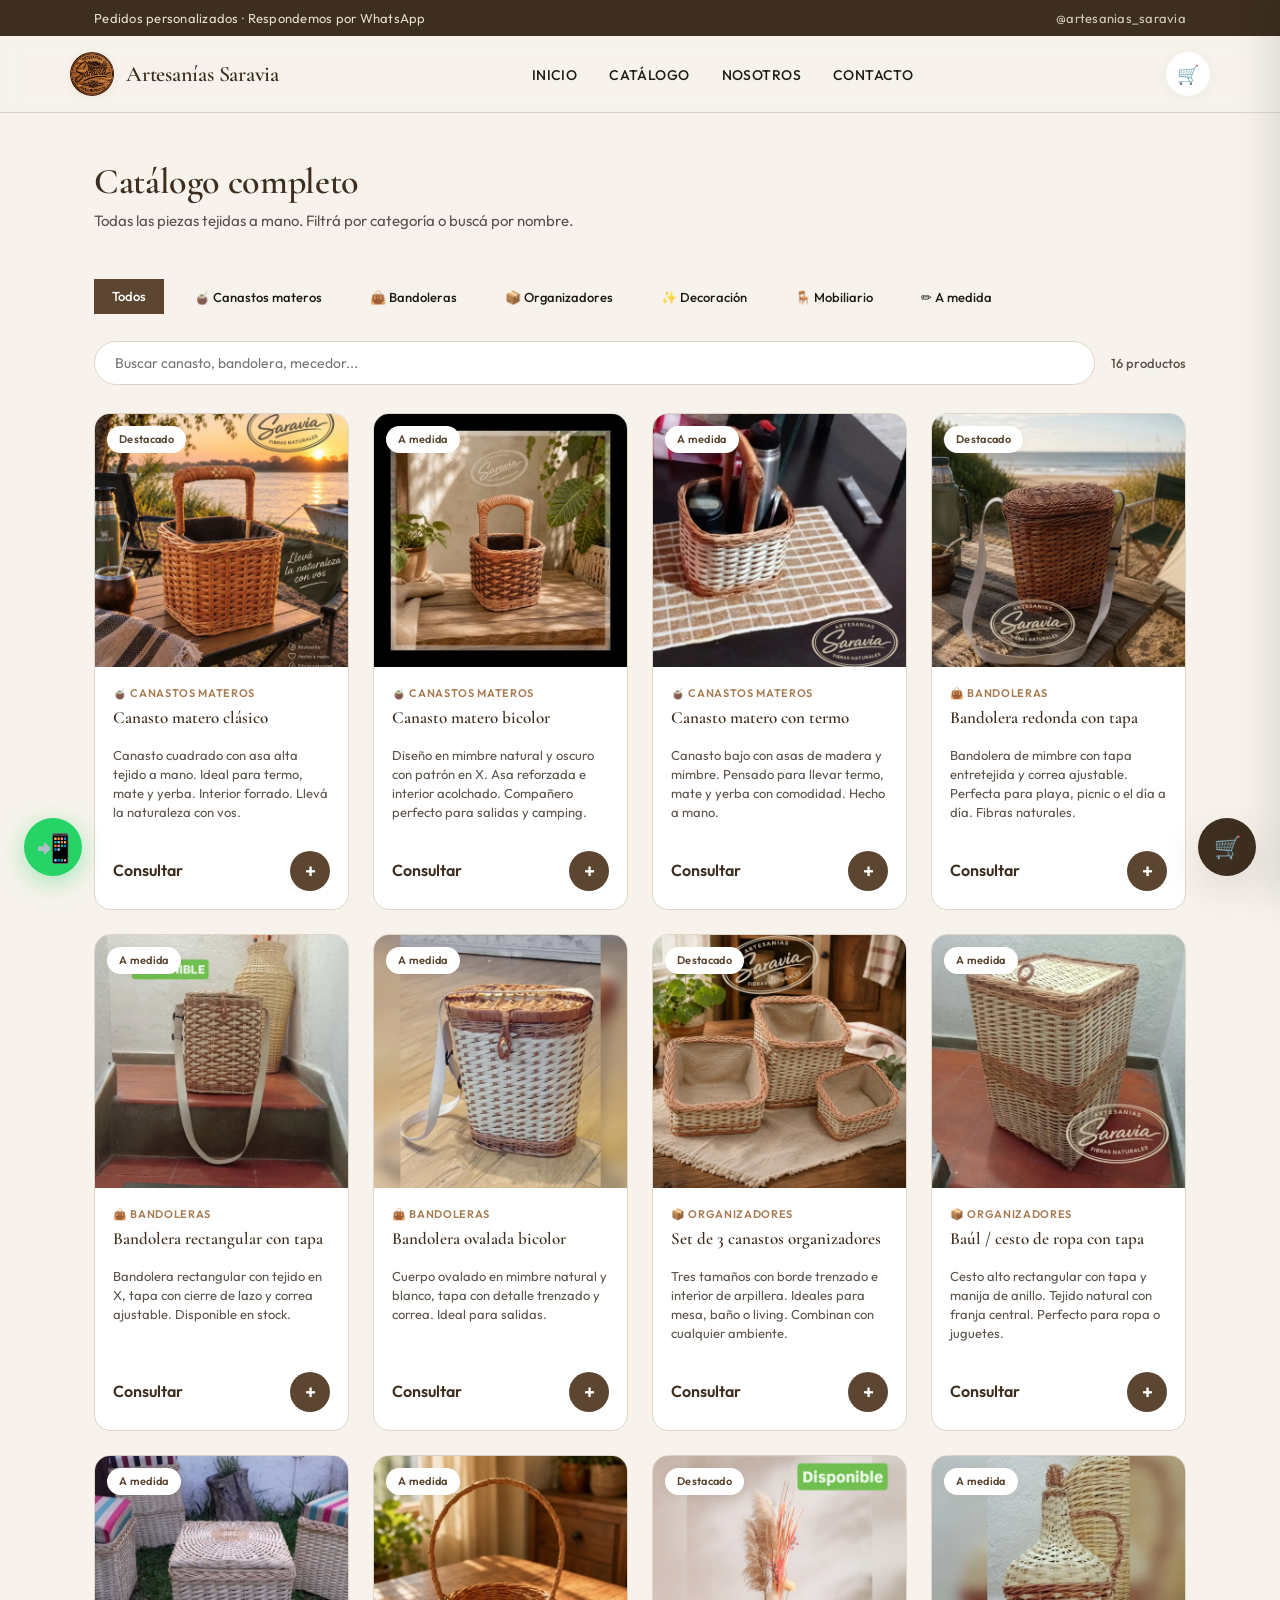
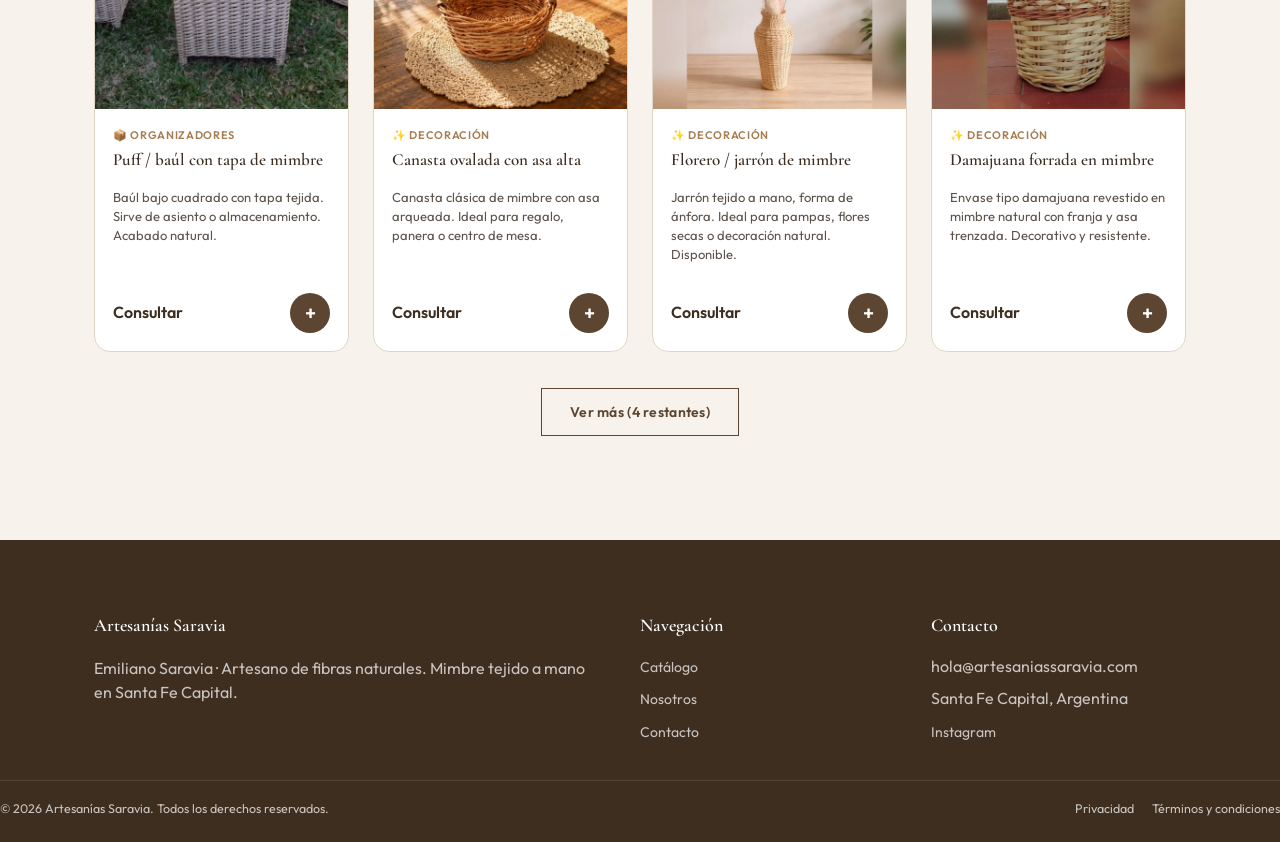
==== pages/catalogo.html @ 5426a9ef "feat: Implement data layer with localStorage and JSON catalog for Artesanías Saravia - Refactor stor" ====
<!DOCTYPE html>
<html lang="es">
<head>
  <meta charset="UTF-8">
  <meta name="viewport" content="width=device-width, initial-scale=1.0">
  <title>Catálogo — Artesanías Saravia</title>
  <meta name="description" content="Catálogo completo de piezas en mimbre y fibras naturales: canastos materos, bandoleras, organizadores, decoración y mobiliario. Pedidos por WhatsApp.">
  <meta name="robots" content="index, follow">
  <link rel="canonical" href="https://artesaniassaravia.com/pages/catalogo.html">
  <link rel="stylesheet" href="../css/style.css">
  <link rel="icon" href="data:image/svg+xml,<svg xmlns='http://www.w3.org/2000/svg' viewBox='0 0 100 100'><text y='.9em' font-size='90'>🌿</text></svg>">
</head>
<body data-keep-title="1">

<div class="topbar">
  <div class="container">
    <span id="topbar-hours">Pedidos personalizados · Respondemos por WhatsApp</span>
    <a href="https://www.instagram.com/artesanias_saravia/" target="_blank" rel="noopener">@artesanias_saravia</a>
  </div>
</div>

<header class="site-header">
  <nav class="nav container">
    <a href="../index.html" class="brand">
      <img class="brand-logo" src="../img/logo-artesanias-saravia.png" alt="Artesanías Saravia" width="42" height="42">
      <span class="brand-name" id="brand-name">Artesanías Saravia</span>
    </a>
    <ul class="nav-links" id="nav-links">
      <li><a href="../index.html">Inicio</a></li>
      <li><a href="catalogo.html" class="active">Catálogo</a></li>
      <li><a href="../index.html#nosotros">Nosotros</a></li>
      <li><a href="../index.html#contacto">Contacto</a></li>
    </ul>
    <div class="nav-actions">
      <button class="icon-btn" id="cart-open-btn" aria-label="Abrir carrito">
        🛒<span class="cart-badge" id="cart-badge">0</span>
      </button>
      <button class="menu-toggle" id="menu-toggle" aria-label="Abrir menú">☰</button>
    </div>
  </nav>
</header>

<section class="section" style="padding-top:48px">
  <div class="container">
    <div class="section-head reveal in">
      <div>
        <h2>Catálogo completo</h2>
        <p>Todas las piezas tejidas a mano. Filtrá por categoría o buscá por nombre.</p>
      </div>
    </div>

    <div class="categories" style="padding:0;margin-bottom:20px">
      <div class="cat-scroll" id="cat-scroll">
        <button class="cat-chip active" data-cat="all">Todos</button>
      </div>
    </div>

    <div class="catalog-toolbar reveal in">
      <input type="search" id="product-search" placeholder="Buscar canasto, bandolera, mecedor..." autocomplete="off">
      <span id="product-count" class="product-count"></span>
    </div>

    <div id="catalog-loading" class="catalog-loading">Cargando catálogo…</div>
    <div class="grid" id="product-grid" style="display:none">
      <!-- productos inyectados por JS -->
    </div>
  </div>
</section>

<footer>
  <div class="container footer-grid">
    <div>
      <h4 id="footer-brand">Artesanías Saravia</h4>
      <p>Emiliano Saravia · Artesano de fibras naturales. Mimbre tejido a mano en Santa Fe Capital.</p>
    </div>
    <div>
      <h4>Navegación</h4>
      <ul>
        <li><a href="catalogo.html">Catálogo</a></li>
        <li><a href="../index.html#nosotros">Nosotros</a></li>
        <li><a href="../index.html#contacto">Contacto</a></li>
      </ul>
    </div>
    <div>
      <h4>Contacto</h4>
      <ul>
        <li id="footer-email">—</li>
        <li id="footer-address">—</li>
        <li><a href="https://www.instagram.com/artesanias_saravia/" target="_blank" rel="noopener">Instagram</a></li>
      </ul>
    </div>
  </div>
  <div class="footer-bottom">
    <span>© <span id="year"></span> Artesanías Saravia. Todos los derechos reservados.</span>
    <span class="legal-links"><a href="../privacy.html">Privacidad</a><a href="../terms.html">Términos y condiciones</a></span>
  </div>
</footer>

<button class="fab-whatsapp" id="fab-whatsapp" aria-label="Escribinos por WhatsApp">📲</button>
<button class="fab-cart" id="fab-cart" aria-label="Abrir carrito">
  🛒<span class="cart-badge" id="cart-badge-2">0</span>
</button>

<div class="overlay" id="overlay"></div>
<aside class="drawer" id="cart-drawer" aria-label="Carrito de compras">
  <div class="drawer-head">
    <h3>Tu carrito</h3>
    <button class="drawer-close" id="drawer-close" aria-label="Cerrar carrito">✕</button>
  </div>
  <div class="drawer-items" id="drawer-items"></div>
  <div class="drawer-foot">
    <div class="drawer-total"><span>Total</span><span id="drawer-total">$0</span></div>
    <button class="btn btn-whatsapp btn-block" id="checkout-btn">Pedir por WhatsApp 📲</button>
  </div>
</aside>

<div class="toast" id="toast"></div>

<script src="../js/config.js"></script>
<script src="../js/store.js"></script>
<script src="../js/main.js"></script>
</body>
</html>
---- css/style.css ----
@import url('https://fonts.googleapis.com/css2?family=Cormorant+Garamond:ital,wght@0,400;0,500;0,600;0,700;1,400&family=Outfit:wght@300;400;500;600;700&display=swap');

:root {
  /* Paleta natural de mimbre + lujo limpio estilo Bell Vita */
  --wicker-900: #3D2E1F;
  --wicker-700: #5C4632;
  --wicker-500: #8B7355;
  --wicker-300: #C4A574;
  --sand: #E8DCC8;
  --cream: #F7F3EC;
  --cream-2: #EFE9DF;
  --ink: #1F1A16;
  --ink-soft: #5C534A;
  --line: #E0D6C8;
  --white: #FFFFFF;
  --sage: #6B7F6A;
  --accent: #A67C52;
  --whatsapp: #25D366;

  --radius-sm: 8px;
  --radius-md: 16px;
  --radius-lg: 24px;
  --shadow-sm: 0 2px 12px rgba(61, 46, 31, 0.06);
  --shadow-md: 0 16px 40px rgba(61, 46, 31, 0.12);
  --ease: cubic-bezier(0.22, 1, 0.36, 1);
}

* { box-sizing: border-box; }
html { scroll-behavior: smooth; }

@media (prefers-reduced-motion: reduce) {
  html { scroll-behavior: auto; }
  *, *::before, *::after { animation-duration: 0.001ms !important; transition-duration: 0.001ms !important; }
}

body {
  margin: 0;
  font-family: 'Outfit', system-ui, sans-serif;
  background: var(--cream);
  color: var(--ink);
  line-height: 1.55;
  -webkit-font-smoothing: antialiased;
}

h1, h2, h3, .display {
  font-family: 'Cormorant Garamond', Georgia, serif;
  color: var(--wicker-900);
  line-height: 1.15;
  margin: 0;
  font-weight: 600;
}

a { color: inherit; }
img { max-width: 100%; display: block; }
button { font-family: inherit; cursor: pointer; }

.container { width: 100%; max-width: 1140px; margin: 0 auto; padding: 0 24px; }

a:focus-visible, button:focus-visible, input:focus-visible, textarea:focus-visible {
  outline: 2px solid var(--accent);
  outline-offset: 3px;
}

/* ---------- Top bar ---------- */
.topbar {
  background: var(--wicker-900);
  color: var(--sand);
  font-size: 13px;
  letter-spacing: 0.02em;
}
.topbar .container {
  display: flex;
  justify-content: space-between;
  align-items: center;
  padding-top: 8px;
  padding-bottom: 8px;
  gap: 12px;
  flex-wrap: wrap;
}
.topbar a { text-decoration: none; opacity: 0.9; }
.topbar a:hover { opacity: 1; text-decoration: underline; }

/* ---------- Header ---------- */
header.site-header {
  position: sticky;
  top: 0;
  z-index: 40;
  background: rgba(247, 243, 236, 0.92);
  backdrop-filter: blur(10px);
  border-bottom: 1px solid var(--line);
}
.nav {
  display: flex;
  align-items: center;
  justify-content: space-between;
  padding: 16px 0;
}
.brand {
  display: flex;
  align-items: center;
  gap: 12px;
  text-decoration: none;
}
.brand-mark {
  width: 42px;
  height: 42px;
  border-radius: 50%;
  background: var(--wicker-700);
  display: flex;
  align-items: center;
  justify-content: center;
  font-size: 18px;
  flex-shrink: 0;
  color: var(--cream);
}
.brand-name {
  font-family: 'Cormorant Garamond', serif;
  font-weight: 600;
  font-size: 22px;
  color: var(--wicker-900);
  letter-spacing: -0.01em;
}

.nav-links {
  display: flex;
  gap: 32px;
  list-style: none;
  margin: 0;
  padding: 0;
}
.nav-links a {
  text-decoration: none;
  font-weight: 500;
  font-size: 14px;
  color: var(--ink);
  letter-spacing: 0.03em;
  text-transform: uppercase;
  position: relative;
  padding-bottom: 4px;
}
.nav-links a::after {
  content: "";
  position: absolute;
  left: 0;
  bottom: 0;
  height: 1.5px;
  width: 0;
  background: var(--accent);
  transition: width 0.3s var(--ease);
}
.nav-links a:hover::after { width: 100%; }

.nav-actions { display: flex; align-items: center; gap: 12px; }
.icon-btn {
  border: none;
  background: var(--white);
  width: 44px;
  height: 44px;
  border-radius: 50%;
  display: flex;
  align-items: center;
  justify-content: center;
  font-size: 18px;
  box-shadow: var(--shadow-sm);
  position: relative;
  transition: transform 0.25s var(--ease);
}
.icon-btn:hover { transform: translateY(-2px); }
.cart-badge {
  position: absolute;
  top: -4px;
  right: -4px;
  background: var(--accent);
  color: white;
  font-size: 11px;
  font-weight: 700;
  width: 18px;
  height: 18px;
  border-radius: 50%;
  display: flex;
  align-items: center;
  justify-content: center;
  transform: scale(0);
  transition: transform 0.25s var(--ease);
}
.cart-badge.show { transform: scale(1); }

.menu-toggle {
  display: none;
  background: none;
  border: none;
  font-size: 26px;
  color: var(--wicker-900);
}

/* ---------- Hero (estilo Bell Vita: limpio, tipografía elegante) ---------- */
.hero {
  padding: 72px 0 80px;
  overflow: hidden;
  position: relative;
background: linear-gradient(180deg, #684815 0%, var(--cream-2) 100%);
}
.hero .container {
  display: grid;
  grid-template-columns: 1.15fr 0.85fr;
  gap: 56px;
  align-items: center;
}
.hero-eyebrow {
  display: inline-flex;
  align-items: center;
  gap: 8px;
  background: var(--white);
  border: 1px solid var(--line);
  color: var(--wicker-700);
  font-weight: 500;
  font-size: 12px;
  letter-spacing: 0.08em;
  text-transform: uppercase;
  padding: 8px 16px;
  border-radius: 100px;
  margin-bottom: 20px;
  opacity: 0;
  animation: fadeUp 0.7s var(--ease) forwards;
}
.hero h1 {
  font-size: clamp(36px, 5.2vw, 58px);
  font-weight: 600;
  letter-spacing: -0.02em;
  opacity: 0;
  animation: fadeUp 0.7s var(--ease) 0.1s forwards;
}
.hero h1 em {
font-style: italic;
    color: #a7621c;
    font-weight: 800;
    text-shadow: 2px 0px 15px var(--cream);
}
.hero p.lead {
  margin-top: 20px;
  font-size: 17px;
  color: var(--ink-soft);
  max-width: 42ch;
  font-weight: 400;
  opacity: 0;
  animation: fadeUp 0.7s var(--ease) 0.2s forwards;
}
.hero-ctas {
  display: flex;
  gap: 14px;
  margin-top: 32px;
  flex-wrap: wrap;
  opacity: 0;
  animation: fadeUp 0.7s var(--ease) 0.3s forwards;
}

.btn {
  display: inline-flex;
  align-items: center;
  gap: 8px;
  padding: 14px 28px;
  font-weight: 600;
  font-size: 14px;
  letter-spacing: 0.02em;
  border: 1.5px solid transparent;
  text-decoration: none;
  transition: transform 0.25s var(--ease), box-shadow 0.25s var(--ease), background 0.25s;
}
.btn-primary {
  background: var(--wicker-900);
  color: var(--cream);
  box-shadow: var(--shadow-sm);
}
.btn-primary:hover {
  transform: translateY(-2px);
  box-shadow: var(--shadow-md);
  background: var(--wicker-700);
}
.btn-secondary {
  background: transparent;
  border-color: var(--wicker-700);
  color: var(--wicker-700);
}
.btn-secondary:hover {
  background: var(--wicker-700);
  color: var(--cream);
  transform: translateY(-2px);
}
.btn-whatsapp {
  background: var(--whatsapp);
  color: white;
}
.btn-whatsapp:hover {
  background: #1DA851;
  transform: translateY(-2px);
  box-shadow: var(--shadow-md);
}
.btn-block { width: 100%; justify-content: center; }
.btn[disabled] { opacity: 0.5; cursor: not-allowed; transform: none !important; }

.hero-art {
  position: relative;
  display: flex;
  align-items: center;
  justify-content: center;
  opacity: 0;
  animation: fadeIn 1s var(--ease) 0.2s forwards;
  background: transparent !important;
}
.hero-carousel {
  width: min(100%, 440px);
  position: relative;
}
.hero-slides {
  position: relative;
  aspect-ratio: 4 / 5;
  overflow: hidden;
  border-radius: var(--radius-lg);
  background: var(--cream-2);
  box-shadow: 18px 20px 0 rgba(107, 127, 106, 0.28), var(--shadow-md);
}
.hero-slide {
  position: absolute;
  inset: 0;
  opacity: 0;
  visibility: hidden;
  transform: scale(1.04);
  transition: opacity 0.55s ease, transform 0.8s var(--ease), visibility 0.55s;
}
.hero-slide.active { opacity: 1; visibility: visible; transform: scale(1); }
.hero-slide img { width: 100%; height: 100%; object-fit: cover; }
.hero-slide::after {
  content: "";
  position: absolute;
  inset: 45% 0 0;
  background: linear-gradient(transparent, rgba(31, 26, 22, 0.7));
}
.hero-slide-caption {
  position: absolute;
  z-index: 1;
  left: 24px;
  right: 24px;
  bottom: 24px;
  color: white;
}
.hero-slide-caption span {
  display: block;
  font-size: 11px;
  letter-spacing: 0.12em;
  text-transform: uppercase;
  opacity: 0.78;
}
.hero-slide-caption strong {
  display: block;
  margin-top: 4px;
  font: 600 27px/1.05 'Cormorant Garamond', serif;
}
.hero-carousel-controls {
  display: none;
}
.hero-art .hero-icon {
  font-size: 100px;
  opacity: 0.9;
  animation: floatSlow 6s ease-in-out infinite;
}
.hero-art::before,
.hero-art::after {
  content: "";
  position: absolute;
  border-radius: 50%;
  background: rgba(255, 255, 255, 0.06);
}
.hero-art::before { width: 200px; height: 200px; top: -50px; right: -50px; }
.hero-art::after { width: 140px; height: 140px; bottom: -30px; left: -20px; }

@keyframes fadeUp {
  from { opacity: 0; transform: translateY(20px); }
  to { opacity: 1; transform: translateY(0); }
}
@keyframes fadeIn {
  from { opacity: 0; }
  to { opacity: 1; }
}
@keyframes floatSlow {
  0%, 100% { transform: translateY(0); }
  50% { transform: translateY(-12px); }
}

/* ---------- Categories ---------- */
.categories { padding: 12px 0 48px; }
.cat-scroll {
  display: flex;
  gap: 12px;
  overflow-x: auto;
  padding-bottom: 6px;
  scrollbar-width: thin;
}
.cat-chip {
  flex: 0 0 auto;
  display: flex;
  align-items: center;
  gap: 8px;
  background: transparent;
  border:none;

  padding: 10px 18px;
  font-weight: 500;
  font-size: 13px;
  color: var(--ink);
  transition: all 0.45s var(--ease);
  white-space: nowrap;
}
.cat-chip:hover,
.cat-chip.active {
  border-color: var(--wicker-700);
  background: var(--wicker-700);
  color: white;
  transform: translateY(-1px);
}
.cat-chip .emoji { font-size: 16px; }

/* ---------- Sections ---------- */
.section { padding: 56px 0; }
.section-head {
  display: flex;
  align-items: flex-end;
  justify-content: space-between;
  margin-bottom: 32px;
  gap: 16px;
  flex-wrap: wrap;
}
.section-head h2 {
  font-size: clamp(28px, 3.5vw, 36px);
  letter-spacing: -0.01em;
}
.section-head p {
  color: var(--ink-soft);
  margin-top: 6px;
  font-size: 15px;
}

.reveal {
  opacity: 0;
  transform: translateY(24px);
  transition: opacity 0.7s var(--ease), transform 0.7s var(--ease);
}
.reveal.in {
  opacity: 1;
  transform: translateY(0);
}

/* ---------- Product grid ---------- */
.catalog-toolbar {
  display: flex;
  align-items: center;
  gap: 16px;
  margin-bottom: 28px;
  flex-wrap: wrap;
}
.catalog-toolbar input[type="search"] {
  flex: 1;
  min-width: 200px;
  border: 1.5px solid var(--line);
  border-radius: 100px;
  padding: 12px 20px;
  font-family: inherit;
  font-size: 14px;
  background: var(--white);
  transition: border-color 0.2s, box-shadow 0.2s;
}
.catalog-toolbar input:focus {
  border-color: var(--wicker-500);
  box-shadow: 0 0 0 4px rgba(139, 115, 85, 0.12);
  outline: none;
}
.product-count {
  font-size: 13px;
  color: var(--ink-soft);
  font-weight: 500;
}

.grid {
  display: grid;
  grid-template-columns: repeat(4, 1fr);
  gap: 24px;
}
@media (max-width: 980px) { .grid { grid-template-columns: repeat(2, 1fr); } }
@media (max-width: 560px) { .grid { grid-template-columns: 1fr 1fr; gap: 14px; } }

.card {
  background: var(--white);
  border-radius: var(--radius-md);
  overflow: hidden;
  border: 1px solid var(--line);
  transition: transform 0.3s var(--ease), box-shadow 0.3s var(--ease);
  display: flex;
  flex-direction: column;
}
.card:hover {
  transform: translateY(-6px);
  box-shadow: var(--shadow-md);
}
.card-media {
  position: relative;
  aspect-ratio: 1/1;
  overflow: hidden;
  background: var(--cream-2);
}
.card-media img {
  width: 100%;
  height: 100%;
  object-fit: cover;
  transition: transform 0.5s var(--ease);
}
.card:hover .card-media img { transform: scale(1.05); }
.badge-stock {
  position: absolute;
  top: 12px;
  left: 12px;
  background: white;
  font-size: 11px;
  font-weight: 600;
  letter-spacing: 0.03em;
  padding: 5px 12px;
  border-radius: 100px;
  color: var(--wicker-700);
  box-shadow: var(--shadow-sm);
}
.badge-out {
  background: #c45c4a;
  color: white;
}
.card-body {
  padding: 18px;
  display: flex;
  flex-direction: column;
  gap: 6px;
  flex: 1;
}
.card-cat {
  font-size: 11px;
  font-weight: 600;
  text-transform: uppercase;
  letter-spacing: 0.06em;
  color: var(--accent);
}
.card-title {
  font-size: 17px;
  font-weight: 600;
  color: var(--wicker-900);
  font-family: 'Cormorant Garamond', serif;
}
.card-desc {
  font-size: 13px;
  color: var(--ink-soft);
  flex: 1;
  line-height: 1.45;
}
.card-footer {
  display: flex;
  align-items: center;
  justify-content: space-between;
  margin-top: 10px;
}
.card-price {
  font-family: 'Outfit', sans-serif;
  font-weight: 600;
  font-size: 16px;
  color: var(--wicker-900);
}
.add-btn {
  border: none;
  background: var(--wicker-700);
  color: white;
  font-weight: 600;
  width: 40px;
  height: 40px;
  border-radius: 50%;
  font-size: 20px;
  transition: transform 0.2s var(--ease), background 0.2s;
  display: flex;
  align-items: center;
  justify-content: center;
}
.add-btn:hover {
  background: var(--wicker-900);
  transform: rotate(90deg);
}
.add-btn[disabled] {
  background: var(--line);
  color: var(--ink-soft);
}
.add-btn[disabled]:hover { transform: none; }

.catalog-loading {
  text-align: center;
  padding: 48px;
  color: var(--ink-soft);
}

/* ---------- About ---------- */
.about {
  background: var(--wicker-900);
  color: white;
  border-radius: var(--radius-lg);
  margin: 0 24px;
  padding: 64px 48px;
}
.about-inner {
  max-width: 1140px;
  margin: 0 auto;
  display: grid;
  grid-template-columns: 1.2fr 0.8fr;
  gap: 48px;
  align-items: center;
}
.about h2 { color: white; font-size: clamp(28px, 3.5vw, 36px); }
.about p {
  color: rgba(255, 255, 255, 0.82);
  margin-top: 16px;
  font-size: 16px;
  max-width: 48ch;
}
.stat-row {
  display: flex;
  gap: 36px;
  margin-top: 32px;
  flex-wrap: wrap;
}
.stat b {
  font-family: 'Cormorant Garamond', serif;
  font-size: 32px;
  display: block;
  color: var(--wicker-300);
}
.stat span {
  font-size: 13px;
  color: rgba(255, 255, 255, 0.7);
  letter-spacing: 0.02em;
}
.about-art {
  font-size: 90px;
  text-align: center;
  opacity: 0.9;
  animation: floatSlow 7s ease-in-out infinite;
}
@media (max-width: 860px) {
  .about-inner { grid-template-columns: 1fr; }
  .about-art { order: -1; font-size: 64px; }
  .about { padding: 48px 28px; }
}

/* ---------- Contact ---------- */
.contact-grid {
  display: grid;
  grid-template-columns: 1fr 1fr;
  gap: 40px;
}
@media (max-width: 860px) { .contact-grid { grid-template-columns: 1fr; } }

.info-card {
  background: var(--white);
  border: 1px solid var(--line);
  border-radius: var(--radius-md);
  padding: 22px;
  display: flex;
  gap: 14px;
  margin-bottom: 12px;
  align-items: flex-start;
}
.info-card .ic { font-size: 20px; }
.info-card b { display: block; color: var(--wicker-900); font-weight: 600; }
.info-card span { color: var(--ink-soft); font-size: 14px; }
.info-card a { color: var(--accent); text-decoration: none; }
.info-card a:hover { text-decoration: underline; }

.form-card {
  background: var(--white);
  border: 1px solid var(--line);
  border-radius: var(--radius-md);
  padding: 28px;
}
.field { margin-bottom: 16px; }
.field label {
  display: block;
  font-weight: 600;
  font-size: 13px;
  margin-bottom: 6px;
  color: var(--wicker-900);
  letter-spacing: 0.02em;
}
.field input,
.field textarea {
  width: 100%;
  border: 1.5px solid var(--line);
  border-radius: var(--radius-sm);
  padding: 12px 14px;
  font-family: inherit;
  font-size: 14px;
  transition: border-color 0.2s, box-shadow 0.2s;
  background: var(--cream);
}
.field input:focus,
.field textarea:focus {
  border-color: var(--wicker-500);
  box-shadow: 0 0 0 4px rgba(139, 115, 85, 0.12);
  outline: none;
}
.field textarea { min-height: 110px; resize: vertical; }

/* ---------- Footer ---------- */
footer {
  background: var(--wicker-900);
  color: rgba(255, 255, 255, 0.72);
  padding: 48px 0 24px;
  margin-top: 48px;
}
.footer-grid {
  display: grid;
  grid-template-columns: 2fr 1fr 1fr;
  gap: 36px;
}
@media (max-width: 760px) { .footer-grid { grid-template-columns: 1fr; } }
footer h4 {
  color: white;
  font-family: 'Cormorant Garamond', serif;
  font-size: 18px;
  margin-bottom: 14px;
  font-weight: 600;
}
footer ul {
  list-style: none;
  padding: 0;
  margin: 0;
  display: flex;
  flex-direction: column;
  gap: 8px;
}
footer a {
  text-decoration: none;
  font-size: 14px;
}
footer a:hover {
  text-decoration: underline;
  color: white;
}
.footer-bottom {
  display: flex;
  justify-content: space-between;
  align-items: center;
  gap: 18px;
  flex-wrap: wrap;
  font-size: 12.5px;
  margin-top: 36px;
  border-top: 1px solid rgba(255, 255, 255, 0.1);
  padding-top: 18px;
}
.legal-links { display: flex; gap: 18px; }
.legal-links a { font-size: 12.5px; }
.social-links { display: flex; gap: 10px; margin-top: 20px; }
.social-links a {
  width: 36px;
  height: 36px;
  display: grid;
  place-items: center;
  border: 1px solid rgba(255, 255, 255, 0.25);
  border-radius: 50%;
  transition: background 0.2s, border-color 0.2s, transform 0.2s;
}
.social-links a:hover { background: var(--accent); border-color: var(--accent); transform: translateY(-2px); }
.social-links svg { width: 17px; height: 17px; fill: none; stroke: currentColor; stroke-width: 1.7; }
.social-links a:nth-child(2) svg { fill: currentColor; stroke: none; }
.social-links a:nth-child(3) svg path:first-child { fill: none; }

/* ---------- Floating buttons ---------- */
.fab-whatsapp {
  position: fixed;
  bottom: 24px;
  left: 24px;
  z-index: 50;
  background: var(--whatsapp);
  color: white;
  width: 58px;
  height: 58px;
  border-radius: 50%;
  display: flex;
  align-items: center;
  justify-content: center;
  font-size: 28px;
  border: none;
  box-shadow: 0 6px 24px rgba(37, 211, 102, 0.4);
  transition: transform 0.25s var(--ease);
}
.fab-whatsapp:hover { transform: scale(1.08); }

.fab-cart {
  position: fixed;
  bottom: 24px;
  right: 24px;
  z-index: 50;
  background: var(--wicker-900);
  color: white;
  width: 58px;
  height: 58px;
  border-radius: 50%;
  display: flex;
  align-items: center;
  justify-content: center;
  font-size: 22px;
  border: none;
  box-shadow: var(--shadow-md);
  position: fixed;
  transition: transform 0.25s var(--ease);
}
.fab-cart:hover { transform: scale(1.08); }
.fab-cart .cart-badge {
  top: 6px;
  right: 6px;
}

/* ---------- Drawer / Cart ---------- */
.overlay {
  position: fixed;
  inset: 0;
  background: rgba(31, 26, 22, 0.4);
  z-index: 60;
  opacity: 0;
  visibility: hidden;
  transition: opacity 0.3s, visibility 0.3s;
}
.overlay.open {
  opacity: 1;
  visibility: visible;
}
.drawer {
  position: fixed;
  top: 0;
  right: 0;
  width: min(400px, 100vw);
  height: 100%;
  background: var(--cream);
  z-index: 70;
  display: flex;
  flex-direction: column;
  transform: translateX(100%);
  transition: transform 0.35s var(--ease);
  box-shadow: -8px 0 40px rgba(0, 0, 0, 0.12);
}
.drawer.open { transform: translateX(0); }
.drawer-head {
  display: flex;
  align-items: center;
  justify-content: space-between;
  padding: 20px 24px;
  border-bottom: 1px solid var(--line);
}
.drawer-head h3 {
  font-size: 22px;
  margin: 0;
}
.drawer-close {
  background: none;
  border: none;
  font-size: 22px;
  color: var(--ink-soft);
  width: 40px;
  height: 40px;
  border-radius: 50%;
  display: flex;
  align-items: center;
  justify-content: center;
}
.drawer-close:hover { background: var(--cream-2); }
.drawer-items {
  flex: 1;
  overflow-y: auto;
  padding: 16px 24px;
}
.drawer-empty {
  text-align: center;
  padding: 48px 16px;
  color: var(--ink-soft);
  font-size: 15px;
}
.drawer-empty .emoji { font-size: 36px; display: block; margin-bottom: 12px; }
.cart-item {
  display: flex;
  gap: 14px;
  padding: 14px 0;
  border-bottom: 1px solid var(--line);
}
.cart-item img {
  width: 64px;
  height: 64px;
  object-fit: cover;
  border-radius: var(--radius-sm);
  background: var(--cream-2);
}
.ci-info { flex: 1; }
.ci-title { font-weight: 600; font-size: 14px; color: var(--wicker-900); }
.ci-price { font-size: 13px; color: var(--ink-soft); margin-top: 2px; }
.qty-control {
  display: flex;
  align-items: center;
  gap: 8px;
  margin-top: 8px;
}
.qty-control button {
  width: 28px;
  height: 28px;
  border: 1px solid var(--line);
  background: var(--white);
  border-radius: 6px;
  font-size: 14px;
  display: flex;
  align-items: center;
  justify-content: center;
}
.qty-control button:hover { background: var(--cream-2); }
.qty-control .remove-item {
  margin-left: auto;
  border: none;
  background: none;
  color: #c45c4a;
  font-size: 12px;
  width: auto;
  height: auto;
  padding: 4px 8px;
}
.drawer-foot {
  padding: 20px 24px;
  border-top: 1px solid var(--line);
  background: var(--white);
}
.drawer-total {
  display: flex;
  justify-content: space-between;
  font-weight: 600;
  font-size: 16px;
  margin-bottom: 14px;
  color: var(--wicker-900);
}

/* ---------- Toast ---------- */
.toast {
  position: fixed;
  bottom: 100px;
  left: 50%;
  transform: translateX(-50%) translateY(20px);
  background: var(--wicker-900);
  color: white;
  padding: 12px 24px;
  border-radius: 100px;
  font-size: 14px;
  font-weight: 500;
  z-index: 100;
  opacity: 0;
  visibility: hidden;
  transition: opacity 0.3s, transform 0.3s, visibility 0.3s;
  box-shadow: var(--shadow-md);
}
.toast.show {
  opacity: 1;
  visibility: visible;
  transform: translateX(-50%) translateY(0);
}

/* ---------- Legal pages ---------- */
.legal-page { min-height: 100vh; display: flex; flex-direction: column; }
.legal-main { flex: 1; padding: 72px 0; }
.legal-content { max-width: 760px; }
.legal-kicker { color: var(--accent); text-transform: uppercase; letter-spacing: 0.12em; font-size: 12px; font-weight: 600; }
.legal-content h1 { font-size: clamp(40px, 6vw, 64px); margin-top: 12px; }
.legal-content .legal-updated { color: var(--ink-soft); margin: 14px 0 42px; }
.legal-content h2 { font-size: 25px; margin: 34px 0 8px; }
.legal-content p, .legal-content li { color: var(--ink-soft); font-size: 16px; }
.legal-content ul { padding-left: 22px; }
.legal-back { display: inline-flex; margin-top: 36px; color: var(--wicker-700); font-weight: 600; text-decoration: none; }
.legal-back:hover { text-decoration: underline; }

@media (max-width: 760px) {
  .hero { padding: 52px 0 64px; }
  .hero .container { grid-template-columns: 1fr; gap: 44px; }
  .hero-art { width: min(100%, 390px); margin: 0 auto; }
  .footer-bottom { justify-content: center; text-align: center; }
  .legal-links { justify-content: center; }
}

/* ---------- Mobile nav ---------- */
@media (max-width: 860px) {
  .hero .container { grid-template-columns: 1fr; }
  .hero-art { max-width: 320px; margin: 0 auto; }
  .nav-links {
    display: none;
    position: absolute;
    top: 100%;
    left: 0;
    right: 0;
    background: var(--cream);
    flex-direction: column;
    padding: 16px 24px 24px;
    border-bottom: 1px solid var(--line);
    gap: 0;
  }
  .nav-links.open { display: flex; }
  .nav-links a {
    padding: 14px 0;
    border-bottom: 1px solid var(--line);
    text-transform: none;
    font-size: 15px;
  }
  .menu-toggle { display: block; }
}

/* Logo en header */
.brand-logo {
  width: 44px;
  height: 44px;
  border-radius: 90%;
  object-fit: fill;
  box-shadow: var(--shadow-sm);
}

.about-logo {
  height: auto;
  border-radius: 90%;
  filter: drop-shadow(5px  0px 15px rgba(126, 75, 24, 0.555)) ;
  animation: none;
}

/* ========== PRODUCT DETAIL PAGE (PDP) ========== */
.pdp {
  padding: 40px 0 80px;
}
.pdp-breadcrumb {
  font-size: 13px;
  color: var(--ink-soft);
  margin-bottom: 28px;
  display: flex;
  flex-wrap: wrap;
  gap: 6px;
  align-items: center;
}
.pdp-breadcrumb a {
  text-decoration: none;
  color: var(--ink-soft);
}
.pdp-breadcrumb a:hover {
  color: var(--accent);
  text-decoration: underline;
}
.pdp-breadcrumb .sep { opacity: 0.5; }
.pdp-grid {
  display: grid;
  grid-template-columns: 1.05fr 0.95fr;
  gap: 48px;
  align-items: start;
}
@media (max-width: 900px) {
  .pdp-grid { grid-template-columns: 1fr; gap: 32px; }
}
.pdp-gallery { position: sticky; top: 100px; }
.pdp-main-img {
  position: relative;
  aspect-ratio: 1/1;
  border-radius: var(--radius-lg);
  overflow: hidden;
  background: var(--cream-2);
  border: 1px solid var(--line);
  margin-bottom: 14px;
}
.pdp-gallery-nav {
  position: absolute;
  top: 50%;
  display: grid;
  width: 40px;
  height: 40px;
  place-items: center;
  transform: translateY(-50%);
  border: 1px solid var(--line);
  border-radius: 50%;
  background: rgba(255, 255, 255, 0.92);
  color: var(--ink);
  cursor: pointer;
  font-size: 28px;
  line-height: 1;
}
.pdp-gallery-nav.prev { left: 12px; }
.pdp-gallery-nav.next { right: 12px; }
.pdp-gallery-count {
  position: absolute;
  right: 12px;
  bottom: 12px;
  padding: 4px 10px;
  border-radius: 12px;
  background: rgba(255, 255, 255, 0.92);
  color: var(--ink);
  font-size: 12px;
}
.pdp-main-img img {
  width: 100%;
  height: 100%;
  object-fit: cover;
}
.pdp-thumbs {
  display: flex;
  gap: 10px;
  flex-wrap: wrap;
}
.pdp-thumb {
  width: 72px;
  height: 72px;
  border-radius: var(--radius-sm);
  overflow: hidden;
  border: 2px solid transparent;
  cursor: pointer;
  background: var(--cream-2);
  padding: 0;
  transition: border-color 0.2s;
}
.pdp-thumb.active,
.pdp-thumb:hover { border-color: var(--accent); }
.pdp-thumb img {
  width: 100%;
  height: 100%;
  object-fit: cover;
}
.pdp-info .pdp-cat {
  font-size: 12px;
  font-weight: 600;
  text-transform: uppercase;
  letter-spacing: 0.06em;
  color: var(--accent);
  margin-bottom: 8px;
}
.pdp-info h1 {
  font-size: clamp(26px, 3.5vw, 36px);
  margin-bottom: 12px;
}
.pdp-price-row {
  display: flex;
  align-items: baseline;
  gap: 12px;
  margin-bottom: 8px;
}
.pdp-price {
  font-family: "Cormorant Garamond", serif;
  font-size: 28px;
  font-weight: 600;
  color: var(--wicker-900);
}
.pdp-stock {
  font-size: 13px;
  color: var(--sage);
  margin-bottom: 16px;
  font-weight: 500;
}
.pdp-stock.out { color: #c45c4a; }
.pdp-desc {
  color: var(--ink-soft);
  font-size: 15px;
  line-height: 1.7;
  margin-bottom: 24px;
}
.pdp-qty {
  display: flex;
  align-items: center;
  border: 1.5px solid var(--line);
  border-radius: 100px;
  width: fit-content;
  overflow: hidden;
  background: var(--white);
  margin-bottom: 20px;
}
.pdp-qty button {
  width: 42px;
  height: 42px;
  border: none;
  background: transparent;
  font-size: 18px;
  color: var(--ink);
}
.pdp-qty span {
  min-width: 36px;
  text-align: center;
  font-weight: 600;
  font-size: 14px;
}
.pdp-actions {
  display: flex;
  flex-wrap: wrap;
  gap: 12px;
  margin-top: 8px;
}
.pdp-actions .btn {
  flex: 1;
  min-width: 160px;
  justify-content: center;
}
.pdp-meta {
  margin-top: 36px;
  border-top: 1px solid var(--line);
  padding-top: 24px;
}
.pdp-meta-row {
  display: grid;
  grid-template-columns: 120px 1fr;
  gap: 8px;
  font-size: 14px;
  padding: 8px 0;
  border-bottom: 1px solid var(--line);
}
.pdp-meta-row:last-child { border-bottom: none; }
.pdp-meta-row dt {
  font-weight: 600;
  color: var(--ink);
}
.pdp-meta-row dd {
  margin: 0;
  color: var(--ink-soft);
}
.pdp-related {
  margin-top: 64px;
}
.pdp-related h2 {
  font-size: 28px;
  margin-bottom: 28px;
}
.card-link {
  text-decoration: none;
  color: inherit;
  display: flex;
  flex-direction: column;
  height: 100%;
}
.card-link .card-body { flex: 1; }

/* Featured section on home */
.featured-section {
  padding-top: 12px;
}
.featured-section .section-head {
  margin-bottom: 28px;
}
.featured-grid {
  display: grid;
  grid-template-columns: repeat(3, 1fr);
  gap: 24px;
}
@media (max-width: 900px) {
  .featured-grid { grid-template-columns: repeat(2, 1fr); }
}
@media (max-width: 560px) {
  .featured-grid { grid-template-columns: 1fr 1fr; gap: 14px; }
}
.catalog-cta-bar {
  text-align: center;
  margin-top: 32px;
}
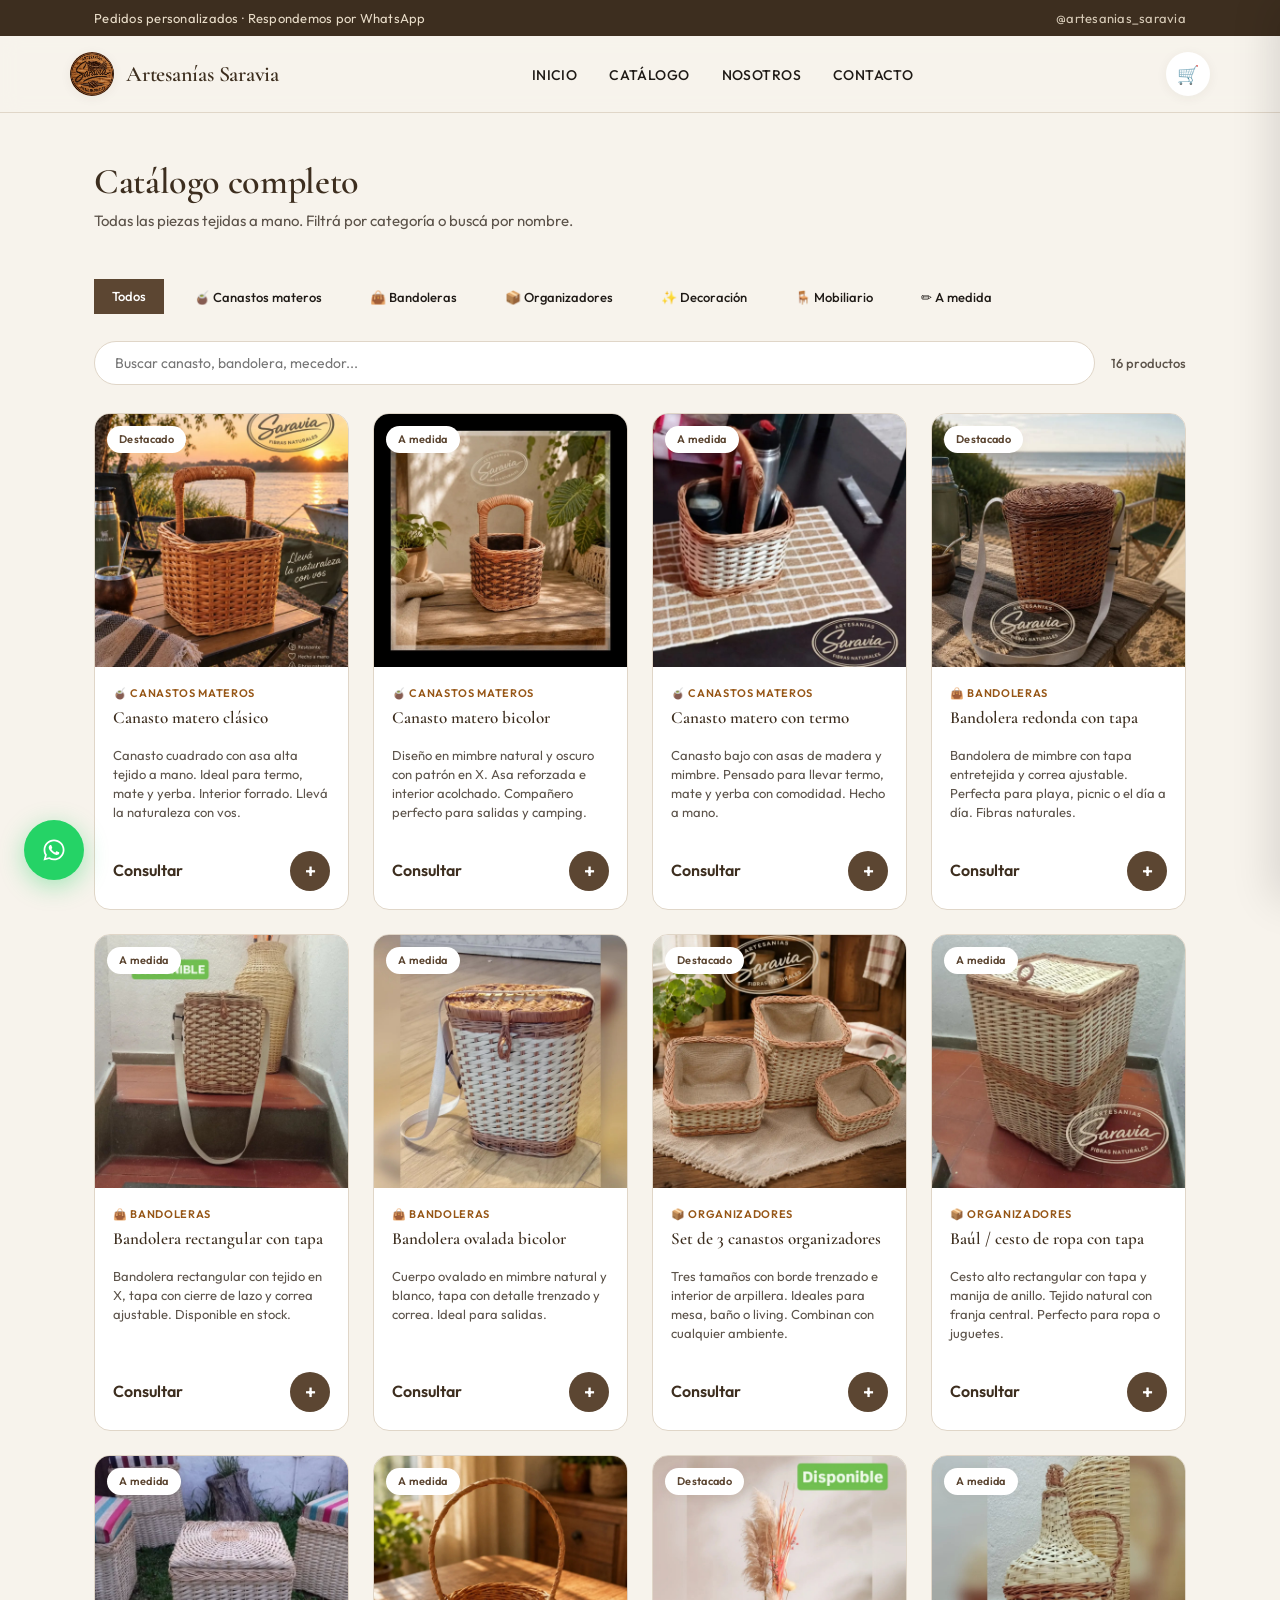
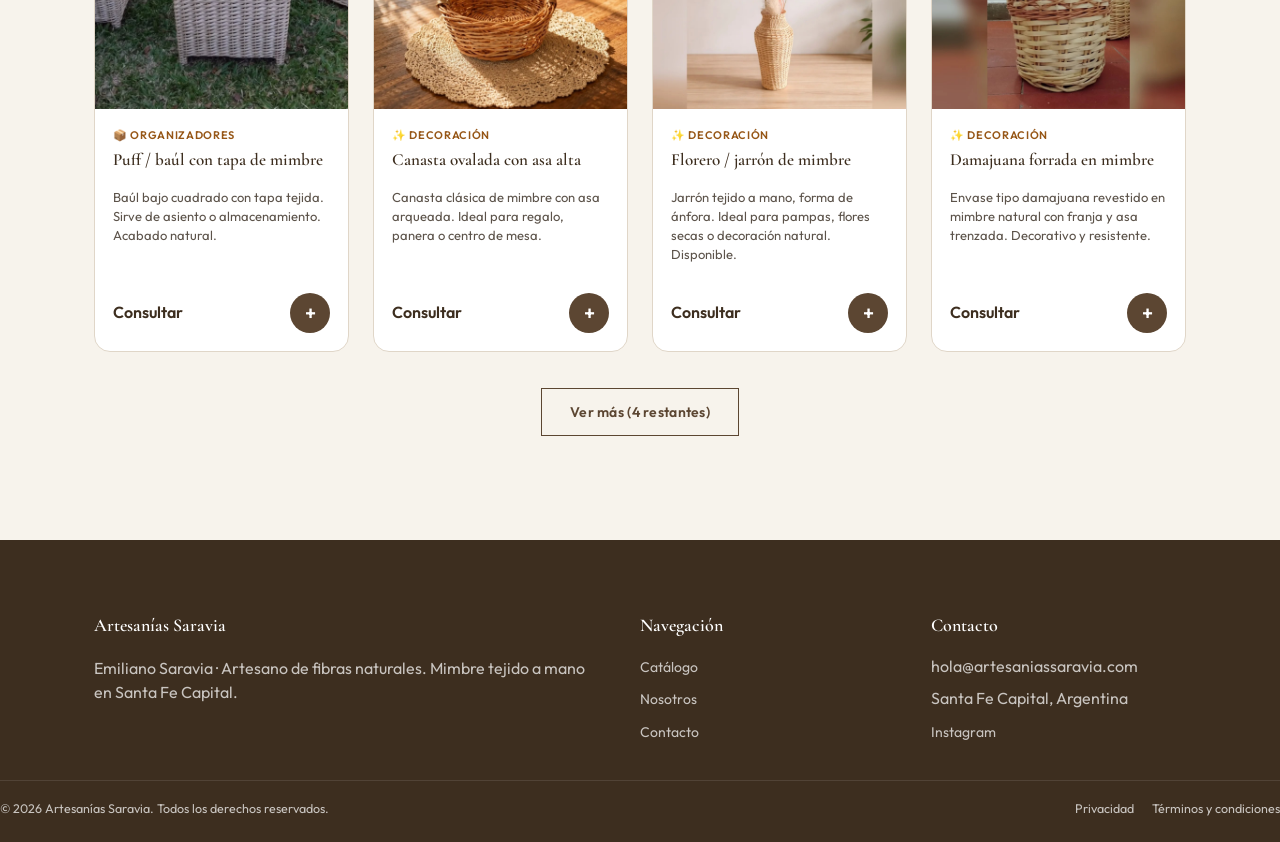
==== commit 6650e7ed: "feat: Reemplazar emoji en botón de WhatsApp por icono SVG para mejorar la consistencia visual" ====
--- a/pages/catalogo.html
+++ b/pages/catalogo.html
@@ -96,10 +96,12 @@
   </div>
 </footer>
 
-<button class="fab-whatsapp" id="fab-whatsapp" aria-label="Escribinos por WhatsApp">📲</button>
-<button class="fab-cart" id="fab-cart" aria-label="Abrir carrito">
+<button class="fab-whatsapp" id="fab-whatsapp" aria-label="Escribinos por WhatsApp"><svg xmlns="http://w3.org" viewBox="0 0 448 512" width="24" height="24" fill="currentColor">
+    <path d="M380.9 97.1C339 55.1 283.2 32 223.9 32c-122.4 0-222 99.6-222 222 0 39.1 10.2 77.3 29.6 111L0 480l117.7-30.9c32.4 17.7 68.9 27 106.1 27h.1c122.3 0 224.1-99.6 224.1-222 0-59.3-25.2-115-67.1-157zm-157 341.6c-33.2 0-65.7-8.9-94-25.7l-6.7-4-69.8 18.3L72 359.2l-4.4-7c-18.5-29.4-28.2-63.3-28.2-98.2 0-101.7 82.8-184.5 184.6-184.5 49.3 0 95.6 19.2 130.4 54.1 34.8 34.9 56.2 81.2 56.1 130.5 0 101.8-84.9 184.6-186.6 184.6zm101.2-138.2c-5.5-2.8-32.8-16.2-37.9-18-5.1-1.9-8.8-2.8-12.5 2.8-3.7 5.6-14.3 18-17.6 21.8-3.2 3.7-6.5 4.2-12 1.4-32.6-16.3-54-29.1-75.5-66-5.7-9.8 5.7-9.1 16.3-30.3 1.8-3.7 .9-6.9-.5-9.7-1.4-2.8-12.5-30.1-17.1-41.2-4.5-10.8-9.1-9.3-12.5-9.5-3.2-.2-6.9-.2-10.6-.2-3.7 0-9.7 1.4-14.8 6.9-5.1 5.6-19.4 19-19.4 46.3 0 27.3 19.9 53.7 22.6 57.4 2.8 3.7 39.1 59.7 94.8 83.8 35.2 15.2 49 16.5 66.6 13.9 10.7-1.6 32.8-13.4 37.4-26.4 4.6-13 4.6-24.1 3.2-26.4-1.3-2.5-5-3.9-10.5-6.6z"/>
+  </svg></button>
+<!-- <button class="fab-cart" id="fab-cart" aria-label="Abrir carrito">
   🛒<span class="cart-badge" id="cart-badge-2">0</span>
-</button>
+</button> -->
 
 <div class="overlay" id="overlay"></div>
 <aside class="drawer" id="cart-drawer" aria-label="Carrito de compras">
--- a/css/style.css
+++ b/css/style.css
@@ -14,7 +14,7 @@
   --line: #E0D6C8;
   --white: #FFFFFF;
   --sage: #6B7F6A;
-  --accent: #A67C52;
+  --accent: #965616;
   --whatsapp: #25D366;
 
   --radius-sm: 8px;
@@ -600,7 +600,7 @@
 
 /* ---------- About ---------- */
 .about {
-  background: var(--wicker-900);
+  background: linear-gradient(180deg, #684815 0%, var(--cream-2) 100%);
   color: white;
   border-radius: var(--radius-lg);
   margin: 0 24px;
@@ -1257,3 +1257,215 @@
   text-align: center;
   margin-top: 32px;
 }
+
+/* ========== ENTRY / INTRO SCREEN ========== */
+body.entry-open {
+  overflow: hidden;
+}
+.entry-screen {
+  position: fixed;
+  z-index: 200;
+  inset: 0;
+  display: grid;
+  min-height: 100vh;
+  min-height: 100dvh;
+  place-items: center;
+  overflow: hidden;
+  background:
+    repeating-linear-gradient(135deg, transparent 0 54px, rgba(139, 115, 85, 0.05) 54px 55px),
+    linear-gradient(180deg, #684815 0%, var(--cream-2) 100%);
+  opacity: 1;
+  visibility: visible;
+  transition: opacity 0.55s ease, visibility 0.55s ease;
+}
+.entry-screen[hidden] {
+  display: none;
+}
+.entry-screen.is-leaving {
+  opacity: 0;
+  visibility: hidden;
+  pointer-events: none;
+}
+.entry-screen-content {
+  display: flex;
+  width: min(100% - 40px, 460px);
+  flex-direction: column;
+  align-items: center;
+  padding: 44px 30px 38px;
+  text-align: center;
+  animation: entry-rise 0.75s var(--ease) both;
+}
+.entry-coin-stage {
+  display: grid;
+  width: 164px;
+  height: 164px;
+  margin-bottom: 24px;
+  place-items: center;
+  perspective: 900px;
+}
+.entry-coin {
+  position: relative;
+  width: 132px;
+  height: 132px;
+  transform-style: preserve-3d;
+  animation: entry-coin-spin 3.2s linear infinite;
+}
+.entry-coin-face {
+  position: absolute;
+  inset: 0;
+  width: 300px;
+  height: 150px;
+  border: 2px solid #ffa200;
+  border-radius: 50%;
+  backface-visibility: hidden;
+  box-shadow: 0 12px 10px rgba(61, 46, 31, 0.18);
+  background: var(--cream);
+  overflow: hidden; 
+}
+
+.entry-coin-face img {
+    width: 100%;
+    height: 100%;
+    object-fit: cover; /* Cambiado aquí para que controle la imagen directamente */
+}
+
+.entry-coin-face.front {
+  transform: translateZ(6px);
+}
+.entry-coin-face.back {
+  transform: rotateY(180deg) translateZ(6px);
+}
+.entry-coin-edge {
+  position: absolute;
+  inset: 0 auto 0 50%;
+  width: 12px;
+  border: 1px solid var(--wicker-500);
+  border-radius: 50%;
+  background: repeating-linear-gradient(0deg, var(--wicker-500) 0 3px, var(--wicker-300) 3px 6px);
+  box-shadow: 0 8px 18px rgba(61, 46, 31, 0.16);
+  transform: translateX(-50%) rotateY(90deg);
+}
+.entry-eyebrow {
+  margin: 0 0 10px;
+  color: var(--accent);
+  font-size: 12px;
+  font-weight: 600;
+  letter-spacing: 0.08em;
+  text-transform: uppercase;
+}
+.entry-screen h1 {
+  max-width: 14ch;
+  color: var(--wicker-900);
+  font-size: clamp(32px, 6vw, 40px);
+  line-height: 1.05;
+}
+.entry-screen h1 em {
+  color: var(--accent);
+  font-weight: 700;
+  font-style: italic;
+}
+.entry-description {
+  margin: 14px 0 24px;
+  color: var(--ink-soft);
+  font-size: 15px;
+  line-height: 1.5;
+}
+.entry-button {
+  display: inline-flex;
+  min-height: 50px;
+  align-items: center;
+  justify-content: center;
+  gap: 14px;
+  padding: 0 24px;
+  border: 0;
+  border-radius: var(--radius-sm);
+  background: var(--wicker-900);
+  color: white;
+  font-size: 14px;
+  font-weight: 600;
+  transition: transform 0.2s ease, background 0.2s ease;
+}
+.entry-button:hover {
+  transform: translateY(-2px);
+  background: var(--wicker-700);
+}
+.entry-button span {
+  font-size: 20px;
+  line-height: 1;
+}
+.entry-instagram {
+  margin-top: 18px;
+  color: var(--ink-soft);
+  font-size: 12px;
+  text-decoration: none;
+}
+.entry-instagram:hover {
+  text-decoration: underline;
+  color: var(--accent);
+}
+@keyframes entry-coin-spin {
+  from { transform: rotateY(0deg); }
+  to { transform: rotateY(360deg); }
+}
+@keyframes entry-rise {
+  from { opacity: 0; transform: translateY(14px); }
+  to { opacity: 1; transform: translateY(0); }
+}
+@media (max-width: 480px) {
+  .entry-screen-content { padding: 30px 22px; }
+  .entry-coin-stage { width: 144px; height: 144px; }
+  .entry-coin { width: 116px; height: 116px; }
+}
+@media (prefers-reduced-motion: reduce) {
+  .entry-coin { animation: none; }
+  .entry-screen-content { animation: none; }
+}
+
+
+.fab-whatsapp {
+    position: fixed;
+    bottom: 20px;
+    right: 20px;
+    width: 60px;
+    height: 60px;
+    background-color: #25D366; /* Verde oficial de WhatsApp */
+    color: white;
+    border: none;
+    border-radius: 50%;
+    display: flex;
+    align-items: center;
+    justify-content: center;
+    cursor: pointer;
+    z-index: 9999; /* Asegura que quede por encima de todo */
+    text-decoration: none;
+    
+    /* 1. Activa la animación: nombre, duración, suavizado e infinita */
+    animation: pulso-whatsapp 2s infinite;
+    
+    /* Suaviza transiciones si pones el cursor encima */
+    transition: transform 0.3s ease; 
+}
+
+/* Efecto opcional: se agranda un poco al pasar el mouse */
+.fab-whatsapp:hover {
+    transform: scale(1.1); 
+}
+
+/* 2. La magia del efecto de pulsación */
+@keyframes pulso-whatsapp {
+    0% {
+        transform: scale(0.95);
+        box-shadow: 0 0 0 0 rgba(37, 211, 102, 0.7);
+    }
+    
+    70% {
+        transform: scale(1);
+        /* Crea la onda expansiva verde que se va estirando */
+        box-shadow: 0 0 0 15px rgba(37, 211, 102, 0);
+    }
+    
+    100% {
+        transform: scale(0.95);
+        box-shadow: 0 0 0 0 rgba(37, 211, 102, 0);
+    }
+}
